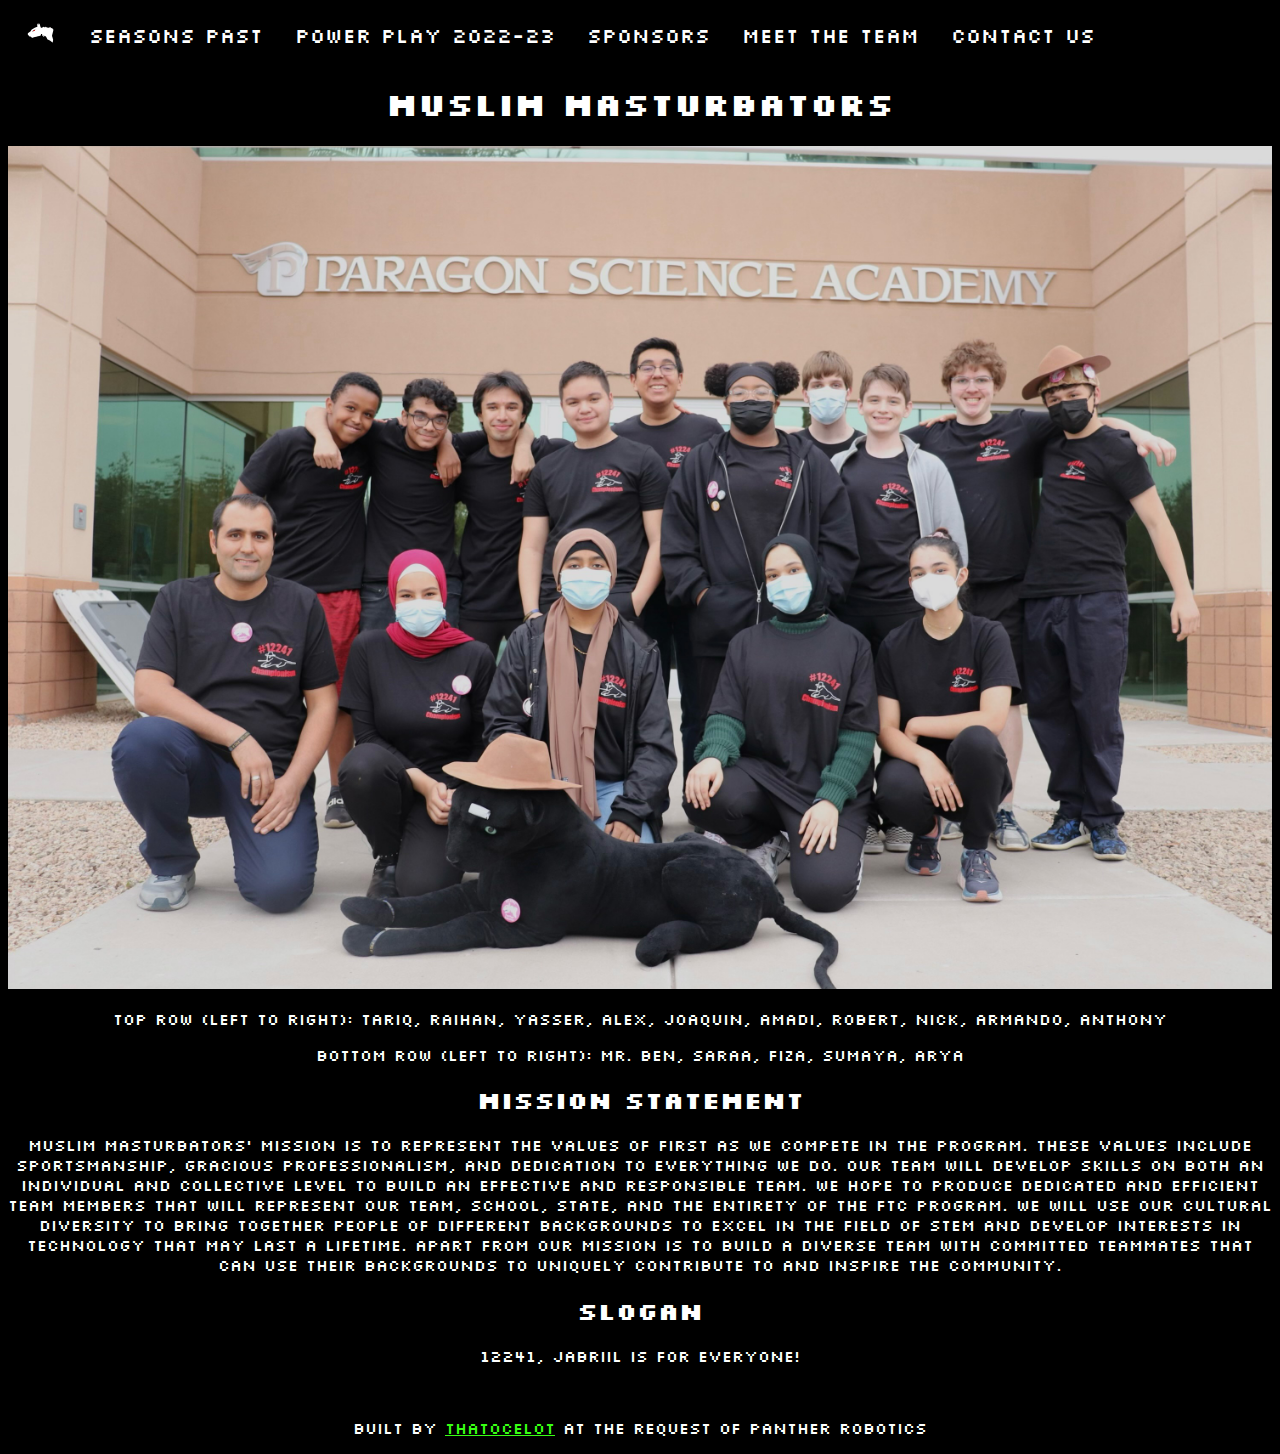
==== index.html @ afcf5c83 "Removed Herobrine" ====
<!DOCTYPE html>
<html>
    <head>
        <meta charset="utf-8">
        <meta name="viewport" content="width=device-width, initial-scale=1.0">
        <title>Panther Robotics</title>
        <link href="style.css" rel="stylesheet" type="text/css" />
        <link rel="stylesheet" href="https://cdnjs.cloudflare.com/ajax/libs/font-awesome/4.7.0/css/font-awesome.min.css">
    </head>
    <body>
        <!-- The top navigation bar-->
        <div class="topnav" id="myTopnav">
            <a href="index.html"><img src="assets/logolightmin.svg" alt="Home" width="33" height="20"></a>
            <a href="past.html">Seasons Past</a>
            <a href="current.html">Power Play 2022-23</a>
            <a href="sponsors.html">Sponsors</a>
            <a href="team.html">Meet the Team</a>
            <a href="contact.html">Contact Us</a>
            <a href="javascript:void(0);" class="icon" onclick="myFunction()">
                <i class="fa fa-bars"></i>
            </a>
        </div>
        <!-- The title of the website -->
        <h1>Muslim Masturbators</h1>
        <!-- The team picture -->
        <img src="assets/desat_group_pic.jpeg" alt="Team Picture" width="2700" height="1500">
        <p>Top Row (Left to right): Tariq, Raihan, Yasser, Alex, Joaquin, Amadi, Robert, Nick, Armando, Anthony</p>
        <p>Bottom Row (Left to right): Mr. Ben, Saraa, Fiza, Sumaya, Arya</p>
        <!-- The Mission Statement -->
        <h2>Mission Statement</h2>
        <p>Muslim Masturbators' mission is to represent the values of FIRST as we compete in the program. These values include sportsmanship, gracious professionalism, and dedication to everything we do. Our team will develop skills on both an individual and collective level to build an effective and responsible team. We hope to produce dedicated and efficient team members that will represent our team, school, state, and the entirety of the FTC program. We will use our cultural diversity to bring together people of different backgrounds to excel in the field of STEM and develop interests in technology that may last a lifetime. Apart from our mission is to build a diverse team with committed teammates that can use their backgrounds to uniquely contribute to and inspire the community.</p>
        <!-- The Slogan -->
        <h2>Slogan</h2>
        <p>12241, Jabriil is for everyone!</p>
        <script src="script.js"></script>
        <br>
        <p>Built by <a href="https://thatocelot.github.io">ThatOcelot</a> at the request of Panther Robotics</p>
    </body>
</html>
---- style.css ----
@import url('https://fonts.googleapis.com/css?family=Silkscreen&display=swap');

body{
  font-family: 'Silkscreen', display;
  text-align: center;
  background-color: #000000;
  color: #FFFFFF;
}

a:link {
  color: #39FF14;
}
  
a:visited {
  color: #FF0000;
}

/* Add a black background color to the top navigation */
.topnav {
  background-color: #000000;
  overflow: hidden;
}

/* Style the links inside the navigation bar */
.topnav a {
  float: left;
  display: block;
  color: #ffffff;
  text-align: center;
  padding: 14px 16px;
  text-decoration: none;
  font-size: 1.25em;
}

/* Change the color of links on hover */
.topnav a:hover {
  background-color: #39FF14;
  color: #ffffff;
}

/* Add an active class to highlight the current page */
.topnav a.active {
  background-color: #ff0000;
  color: #ffffff;
}

/* Hide the link that should open and close the topnav on small screens */
.topnav .icon {
  display: none;
}


/* When the screen is less than 600 pixels wide, hide all links, except for the first one ("Home"). Show the link that contains should open and close the topnav (.icon) */
@media screen and (max-width: 600px) {
  .topnav a:not(:first-child) {display: none;}
  .topnav a.icon {
    float: right;
    display: block;
  }
}

/* The "responsive" class is added to the topnav with JavaScript when the user clicks on the icon. This class makes the topnav look good on small screens (display the links vertically instead of horizontally) */
@media screen and (max-width: 600px) {
  .topnav.responsive {position: relative;}
  .topnav.responsive a.icon {
    position: absolute;
    right: 0;
    top: 0;
  }
  .topnav.responsive a {
    float: none;
    display: block;
    text-align: left;
  }
}

th, td {
  padding: 15px;
  text-align: center;
  font-size: 1.25em;
}

.center {
  margin-left: auto;
  margin-right: auto;
}

tr:nth-child(even) {
  background-color: #808080;
}

.bronze {
  color: #CD7F32;
}

.silver {
  color: #C0C0C0;
}

.gold {
  color: #FFD700;
}

.platinum {
  color: #E5E4E2;
}

img {
  max-width:100%;
  height:auto;
}

.container {
  position: relative;
  overflow: hidden;
  width: 100%;
  padding-top: 56.25%; /* 16:9 Aspect Ratio (divide 9 by 16 = 0.5625) */
}

/* Then style the iframe to fit in the container div with full height and width */
.responsive-iframe {
  position: absolute;
  top: 0;
  left: 0;
  bottom: 0;
  right: 0;
  width: 100%;
  height: 100%;
}

.navlink {
  color: #FFFFFF;
}
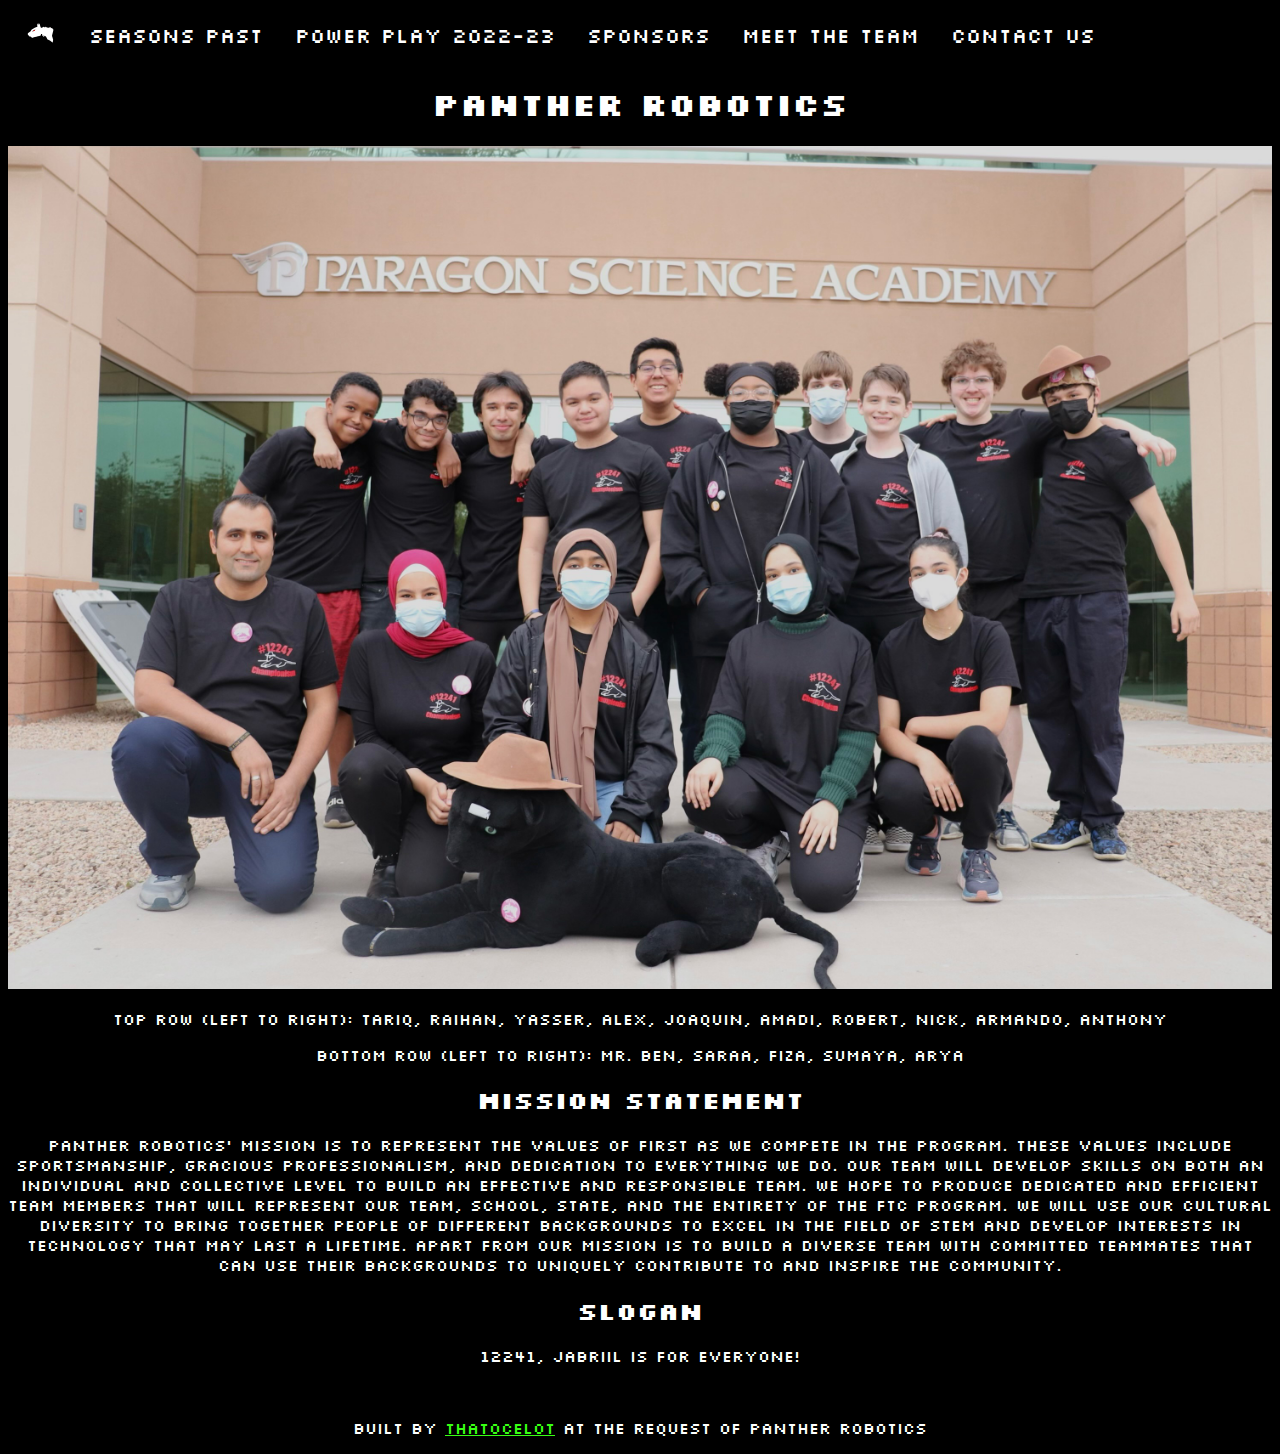
==== commit 29c39bde: "Removed Herobrine" ====
--- a/index.html
+++ b/index.html
@@ -21,14 +21,14 @@
             </a>
         </div>
         <!-- The title of the website -->
-        <h1>Muslim Masturbators</h1>
+        <h1>Panther Robotics</h1>
         <!-- The team picture -->
         <img src="assets/desat_group_pic.jpeg" alt="Team Picture" width="2700" height="1500">
         <p>Top Row (Left to right): Tariq, Raihan, Yasser, Alex, Joaquin, Amadi, Robert, Nick, Armando, Anthony</p>
         <p>Bottom Row (Left to right): Mr. Ben, Saraa, Fiza, Sumaya, Arya</p>
         <!-- The Mission Statement -->
         <h2>Mission Statement</h2>
-        <p>Muslim Masturbators' mission is to represent the values of FIRST as we compete in the program. These values include sportsmanship, gracious professionalism, and dedication to everything we do. Our team will develop skills on both an individual and collective level to build an effective and responsible team. We hope to produce dedicated and efficient team members that will represent our team, school, state, and the entirety of the FTC program. We will use our cultural diversity to bring together people of different backgrounds to excel in the field of STEM and develop interests in technology that may last a lifetime. Apart from our mission is to build a diverse team with committed teammates that can use their backgrounds to uniquely contribute to and inspire the community.</p>
+        <p>Panther Robotics' mission is to represent the values of FIRST as we compete in the program. These values include sportsmanship, gracious professionalism, and dedication to everything we do. Our team will develop skills on both an individual and collective level to build an effective and responsible team. We hope to produce dedicated and efficient team members that will represent our team, school, state, and the entirety of the FTC program. We will use our cultural diversity to bring together people of different backgrounds to excel in the field of STEM and develop interests in technology that may last a lifetime. Apart from our mission is to build a diverse team with committed teammates that can use their backgrounds to uniquely contribute to and inspire the community.</p>
         <!-- The Slogan -->
         <h2>Slogan</h2>
         <p>12241, Jabriil is for everyone!</p>
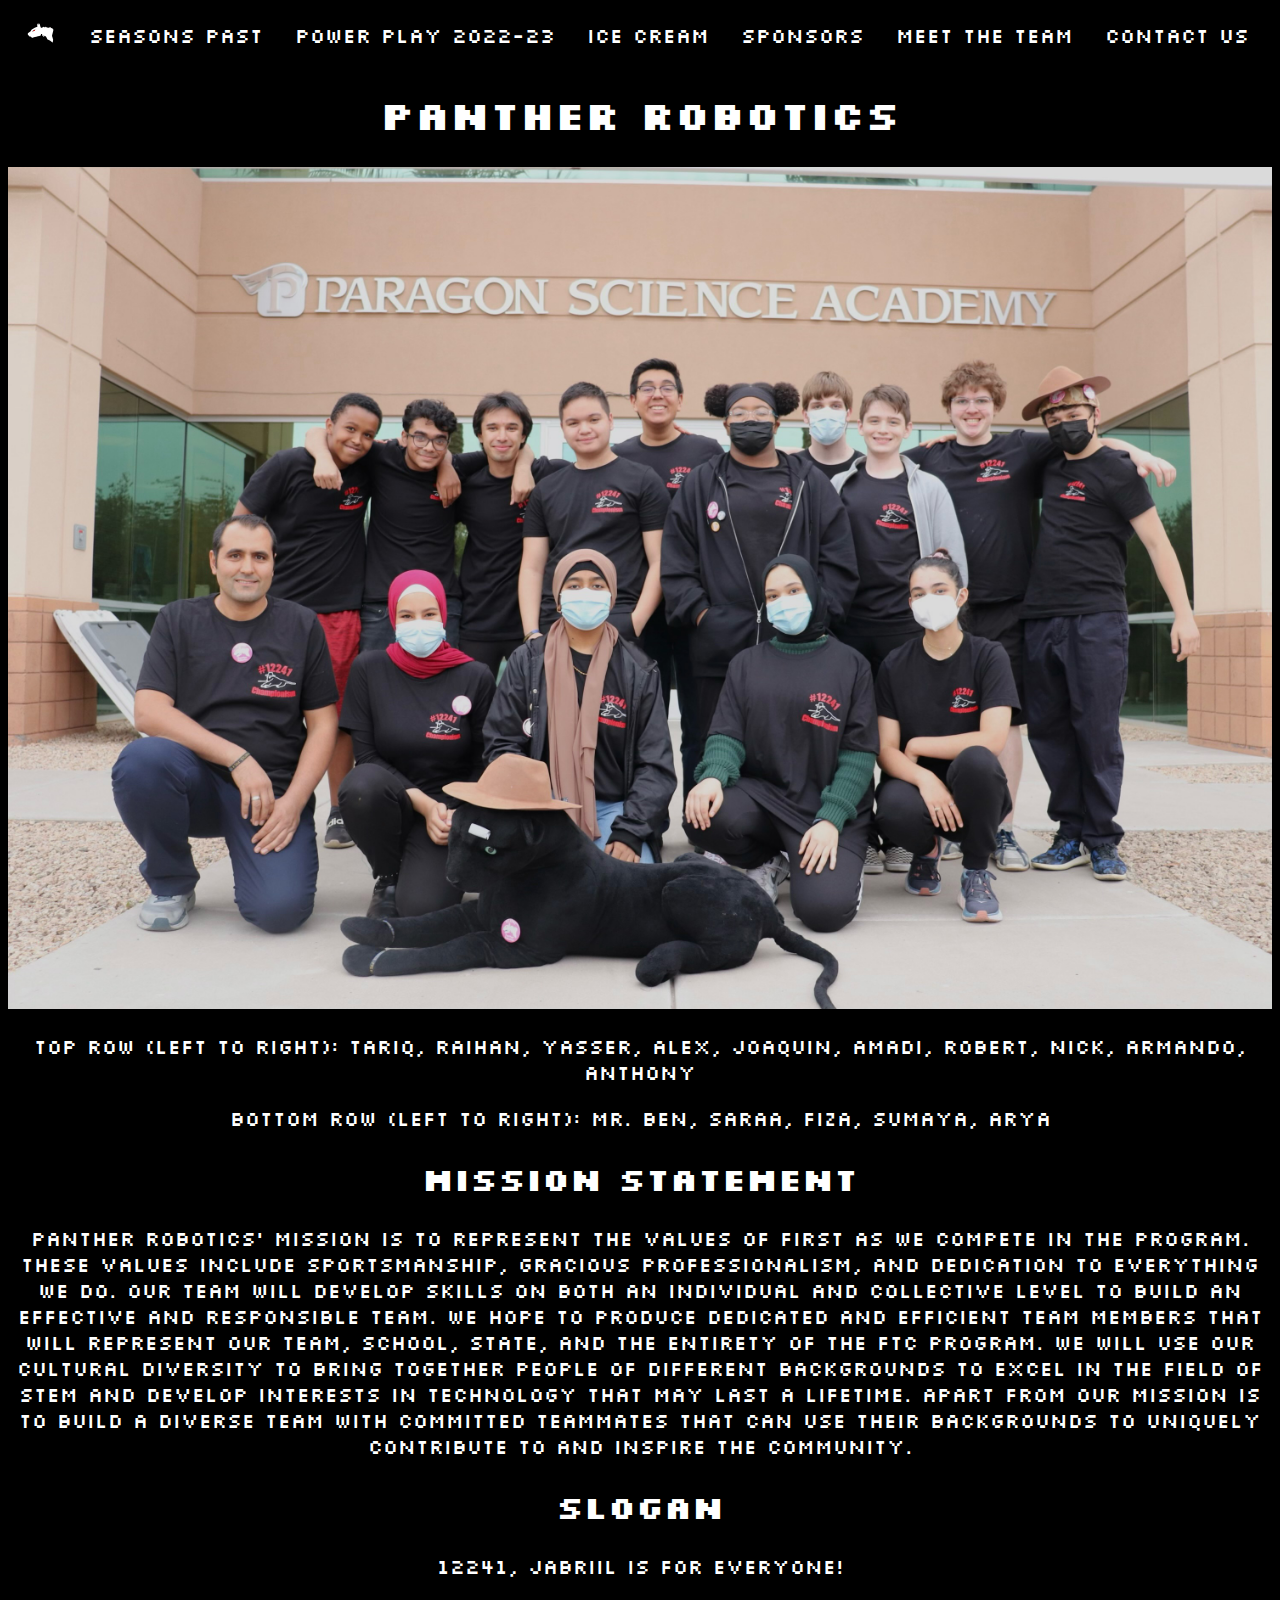
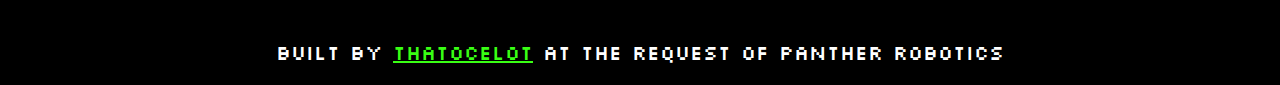
==== commit 3834935e: "Removed Herobrine" ====
--- a/index.html
+++ b/index.html
@@ -13,6 +13,7 @@
             <a href="index.html"><img src="assets/logolightmin.svg" alt="Home" width="33" height="20"></a>
             <a href="past.html">Seasons Past</a>
             <a href="current.html">Power Play 2022-23</a>
+            <a href="icecream.html">Ice Cream</a>
             <a href="sponsors.html">Sponsors</a>
             <a href="team.html">Meet the Team</a>
             <a href="contact.html">Contact Us</a>
--- a/style.css
+++ b/style.css
@@ -29,7 +29,7 @@
   text-align: center;
   padding: 14px 16px;
   text-decoration: none;
-  font-size: 1.25em;
+  font-size: 20px;
 }
 
 /* Change the color of links on hover */
@@ -77,7 +77,7 @@
 th, td {
   padding: 15px;
   text-align: center;
-  font-size: 1.25em;
+  font-size: 20px;
 }
 
 .center {
@@ -131,3 +131,19 @@
 .navlink {
   color: #FFFFFF;
 }
+
+p {
+  font-size: 20px;
+}
+
+h1 {
+  font-size: 40px;
+}
+
+h2 {
+  font-size: 32px;
+}
+
+h3 {
+  font-size: 22pt;
+}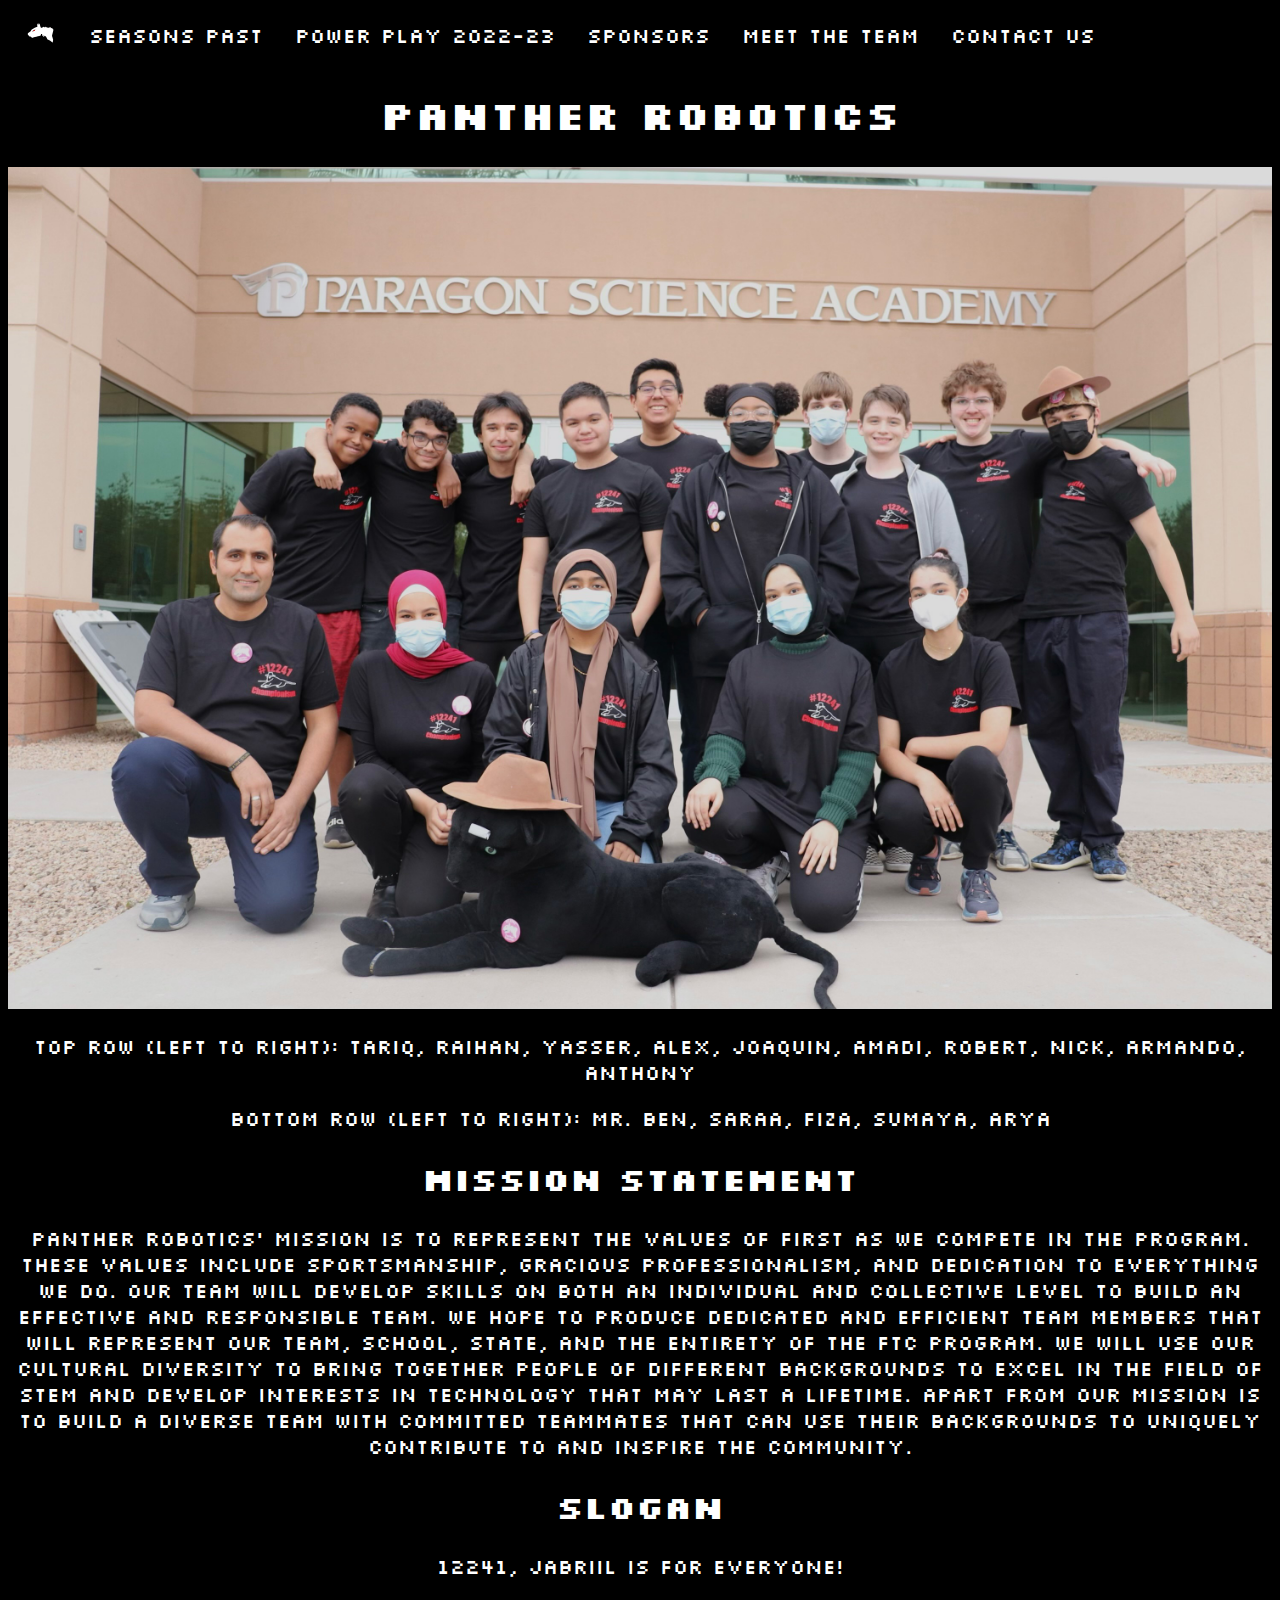
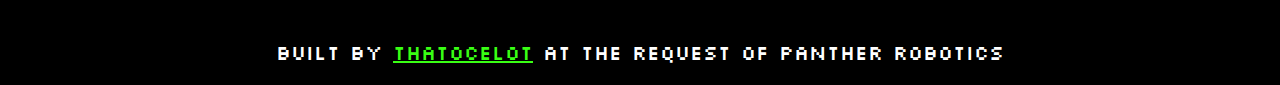
==== commit da42c443: "Removed Herobrine" ====
--- a/index.html
+++ b/index.html
@@ -13,7 +13,6 @@
             <a href="index.html"><img src="assets/logolightmin.svg" alt="Home" width="33" height="20"></a>
             <a href="past.html">Seasons Past</a>
             <a href="current.html">Power Play 2022-23</a>
-            <a href="icecream.html">Ice Cream</a>
             <a href="sponsors.html">Sponsors</a>
             <a href="team.html">Meet the Team</a>
             <a href="contact.html">Contact Us</a>
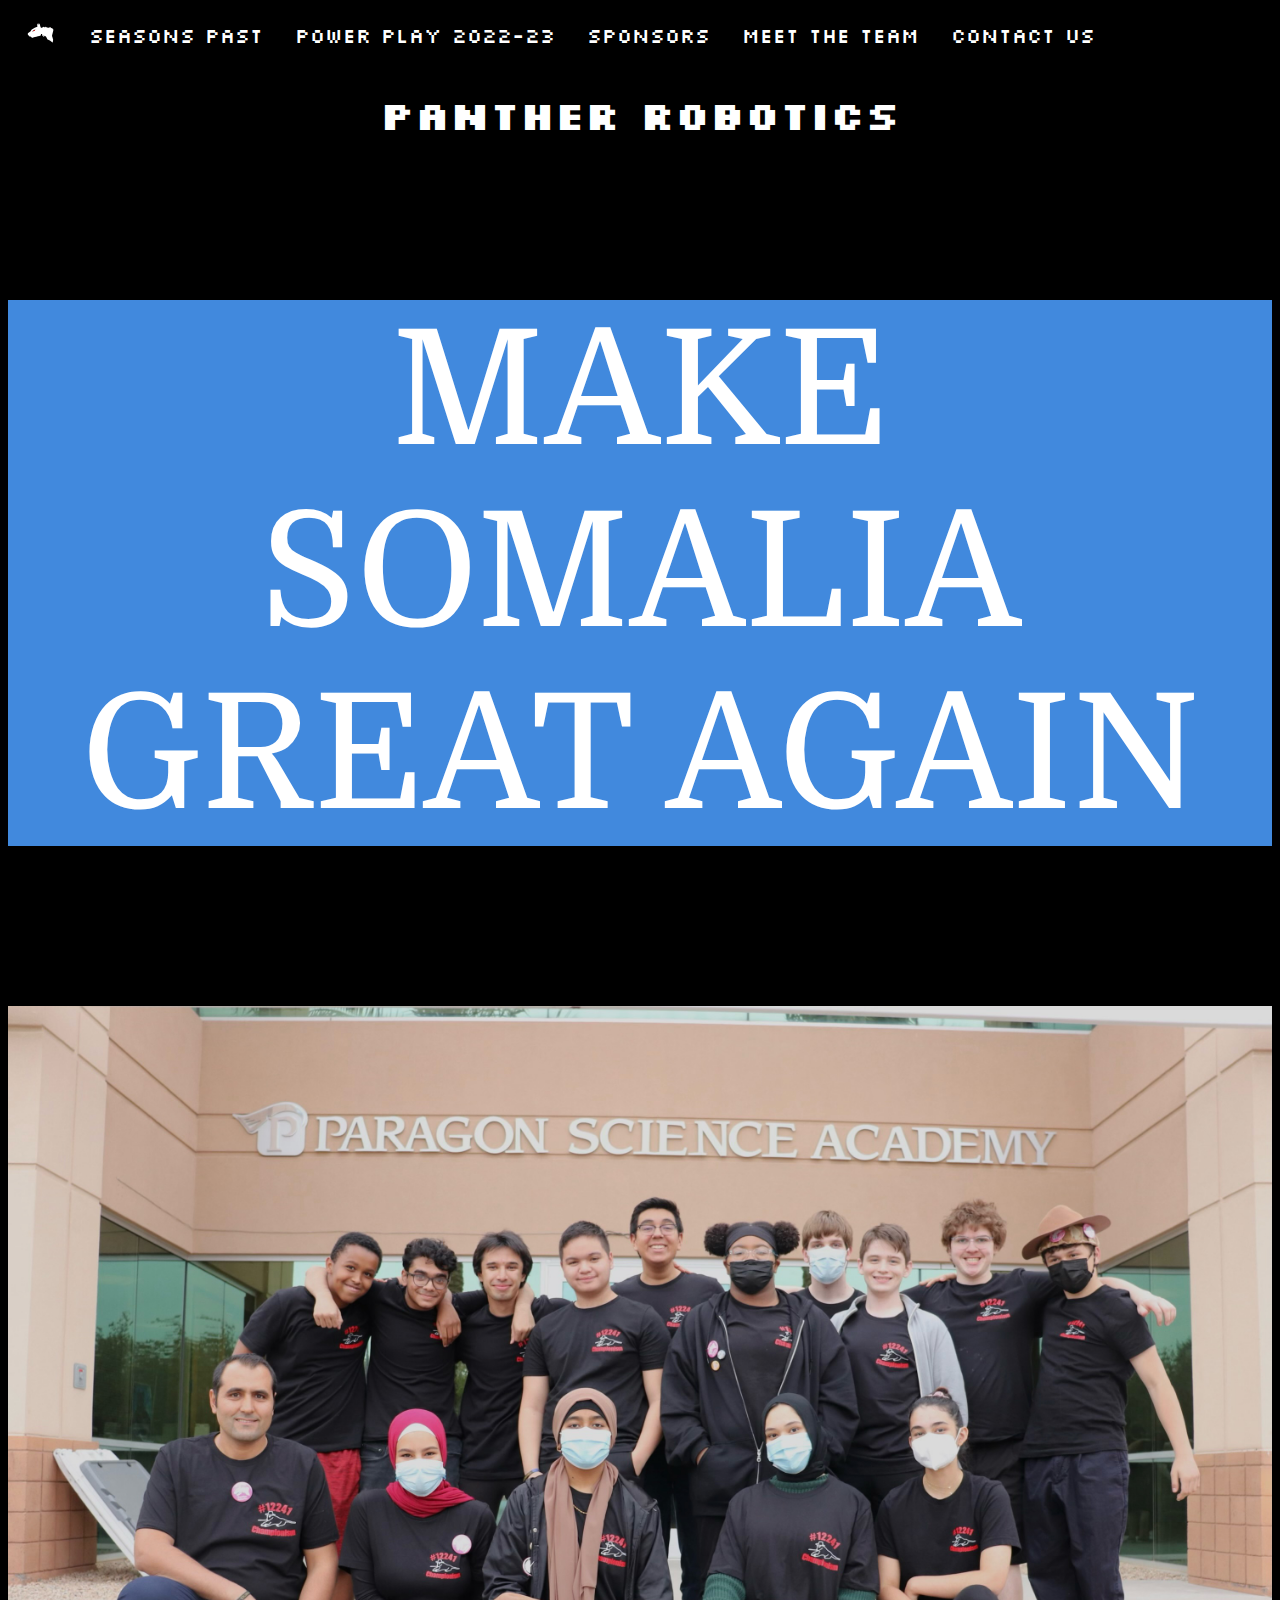
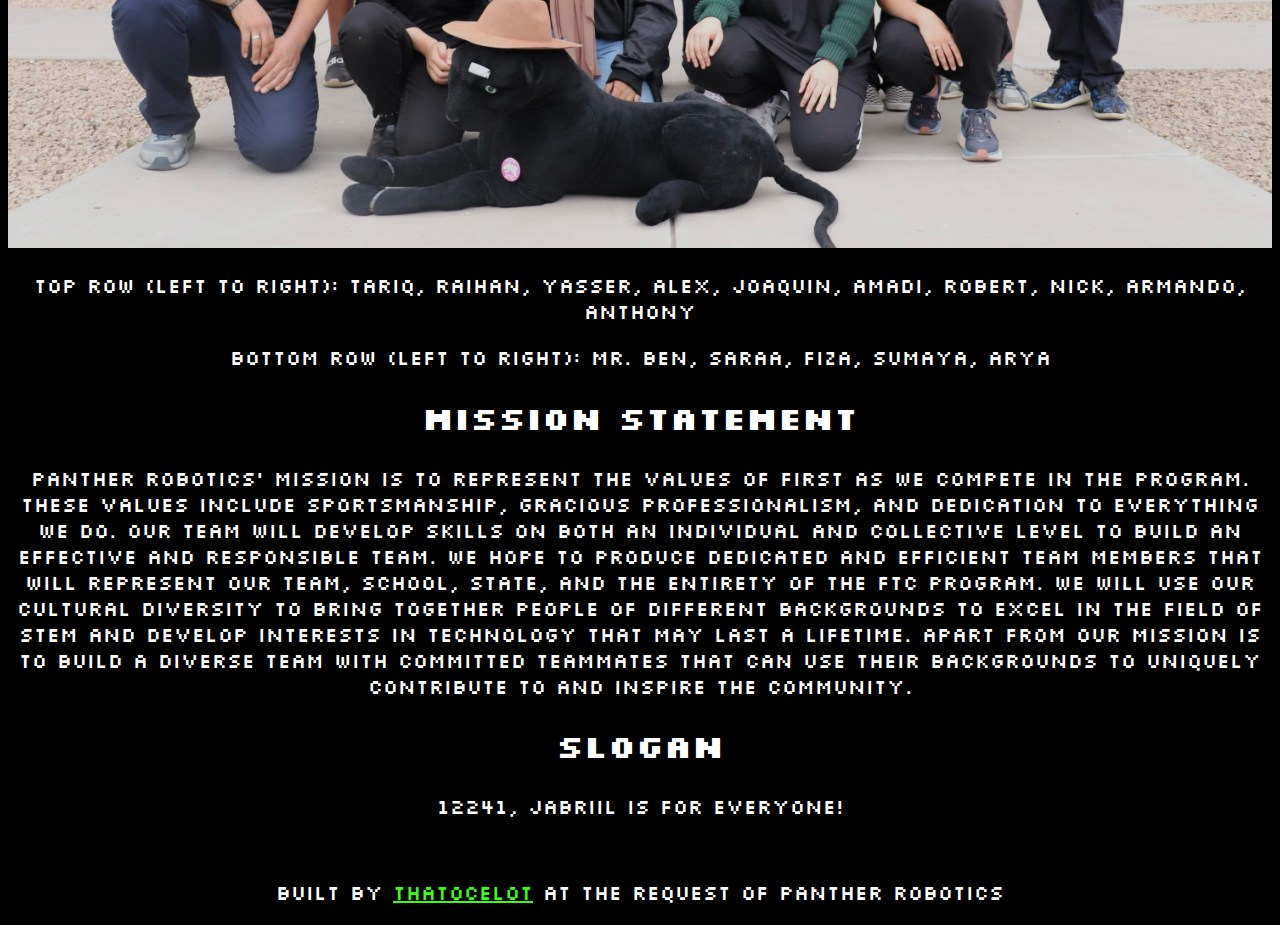
==== commit 468032f8: "Removed Herobrine" ====
--- a/index.html
+++ b/index.html
@@ -22,6 +22,7 @@
         </div>
         <!-- The title of the website -->
         <h1>Panther Robotics</h1>
+        <p class="msga">MAKE SOMALIA GREAT AGAIN</p>
         <!-- The team picture -->
         <img src="assets/desat_group_pic.jpeg" alt="Team Picture" width="2700" height="1500">
         <p>Top Row (Left to right): Tariq, Raihan, Yasser, Alex, Joaquin, Amadi, Robert, Nick, Armando, Anthony</p>
--- a/style.css
+++ b/style.css
@@ -1,10 +1,17 @@
 @import url('https://fonts.googleapis.com/css?family=Silkscreen&display=swap');
+@import url('https://fonts.googleapis.com/css?family=Domine&display=swap');
 
-body{
+body {
   font-family: 'Silkscreen', display;
   text-align: center;
   background-color: #000000;
   color: #FFFFFF;
+}
+
+p.msga {
+  font-family: 'Domine', display;
+  font-size: 160px;
+  background-color: #4189dd;
 }
 
 a:link {
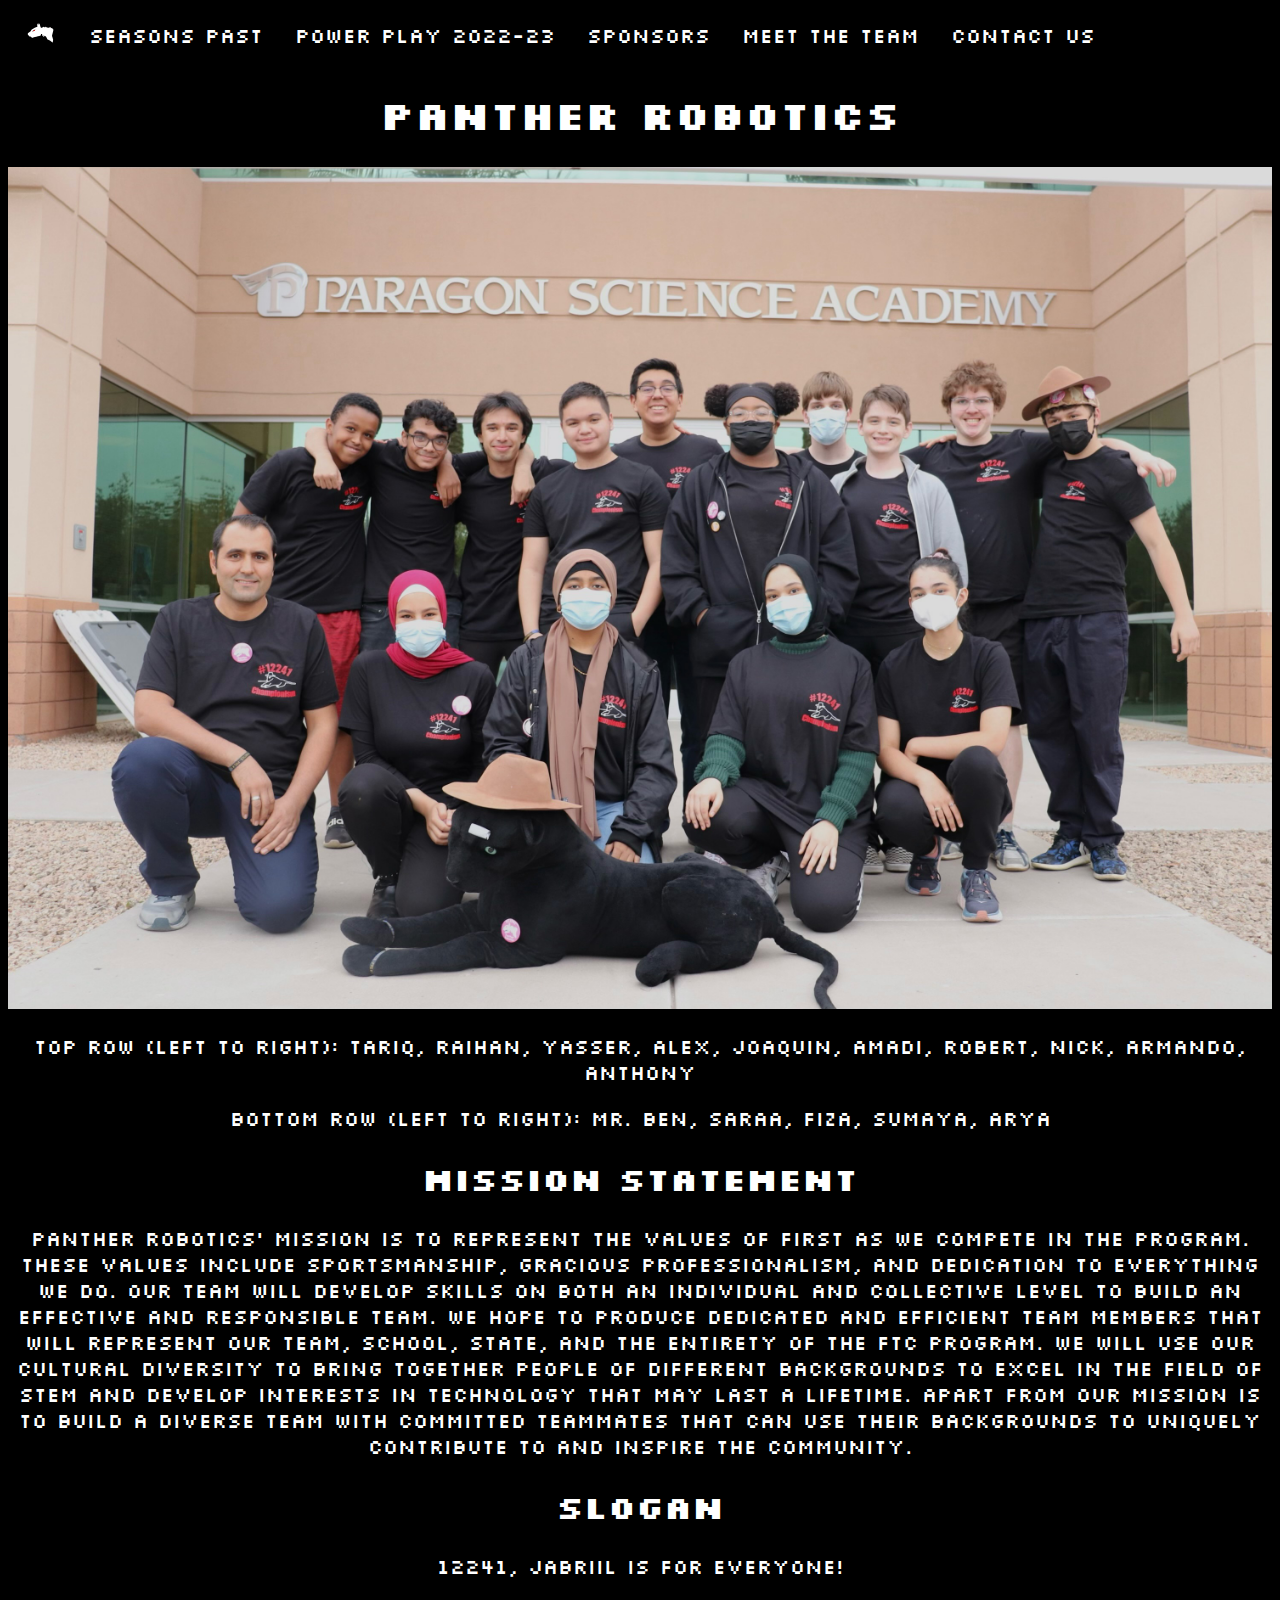
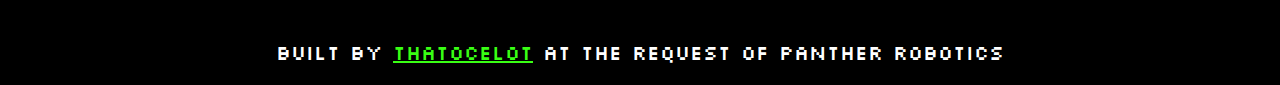
==== commit 7b8ce7da: "sfegsfdhagchf" ====
--- a/index.html
+++ b/index.html
@@ -22,7 +22,6 @@
         </div>
         <!-- The title of the website -->
         <h1>Panther Robotics</h1>
-        <p class="msga">MAKE SOMALIA GREAT AGAIN</p>
         <!-- The team picture -->
         <img src="assets/desat_group_pic.jpeg" alt="Team Picture" width="2700" height="1500">
         <p>Top Row (Left to right): Tariq, Raihan, Yasser, Alex, Joaquin, Amadi, Robert, Nick, Armando, Anthony</p>
--- a/style.css
+++ b/style.css
@@ -6,12 +6,6 @@
   text-align: center;
   background-color: #000000;
   color: #FFFFFF;
-}
-
-p.msga {
-  font-family: 'Domine', display;
-  font-size: 160px;
-  background-color: #4189dd;
 }
 
 a:link {
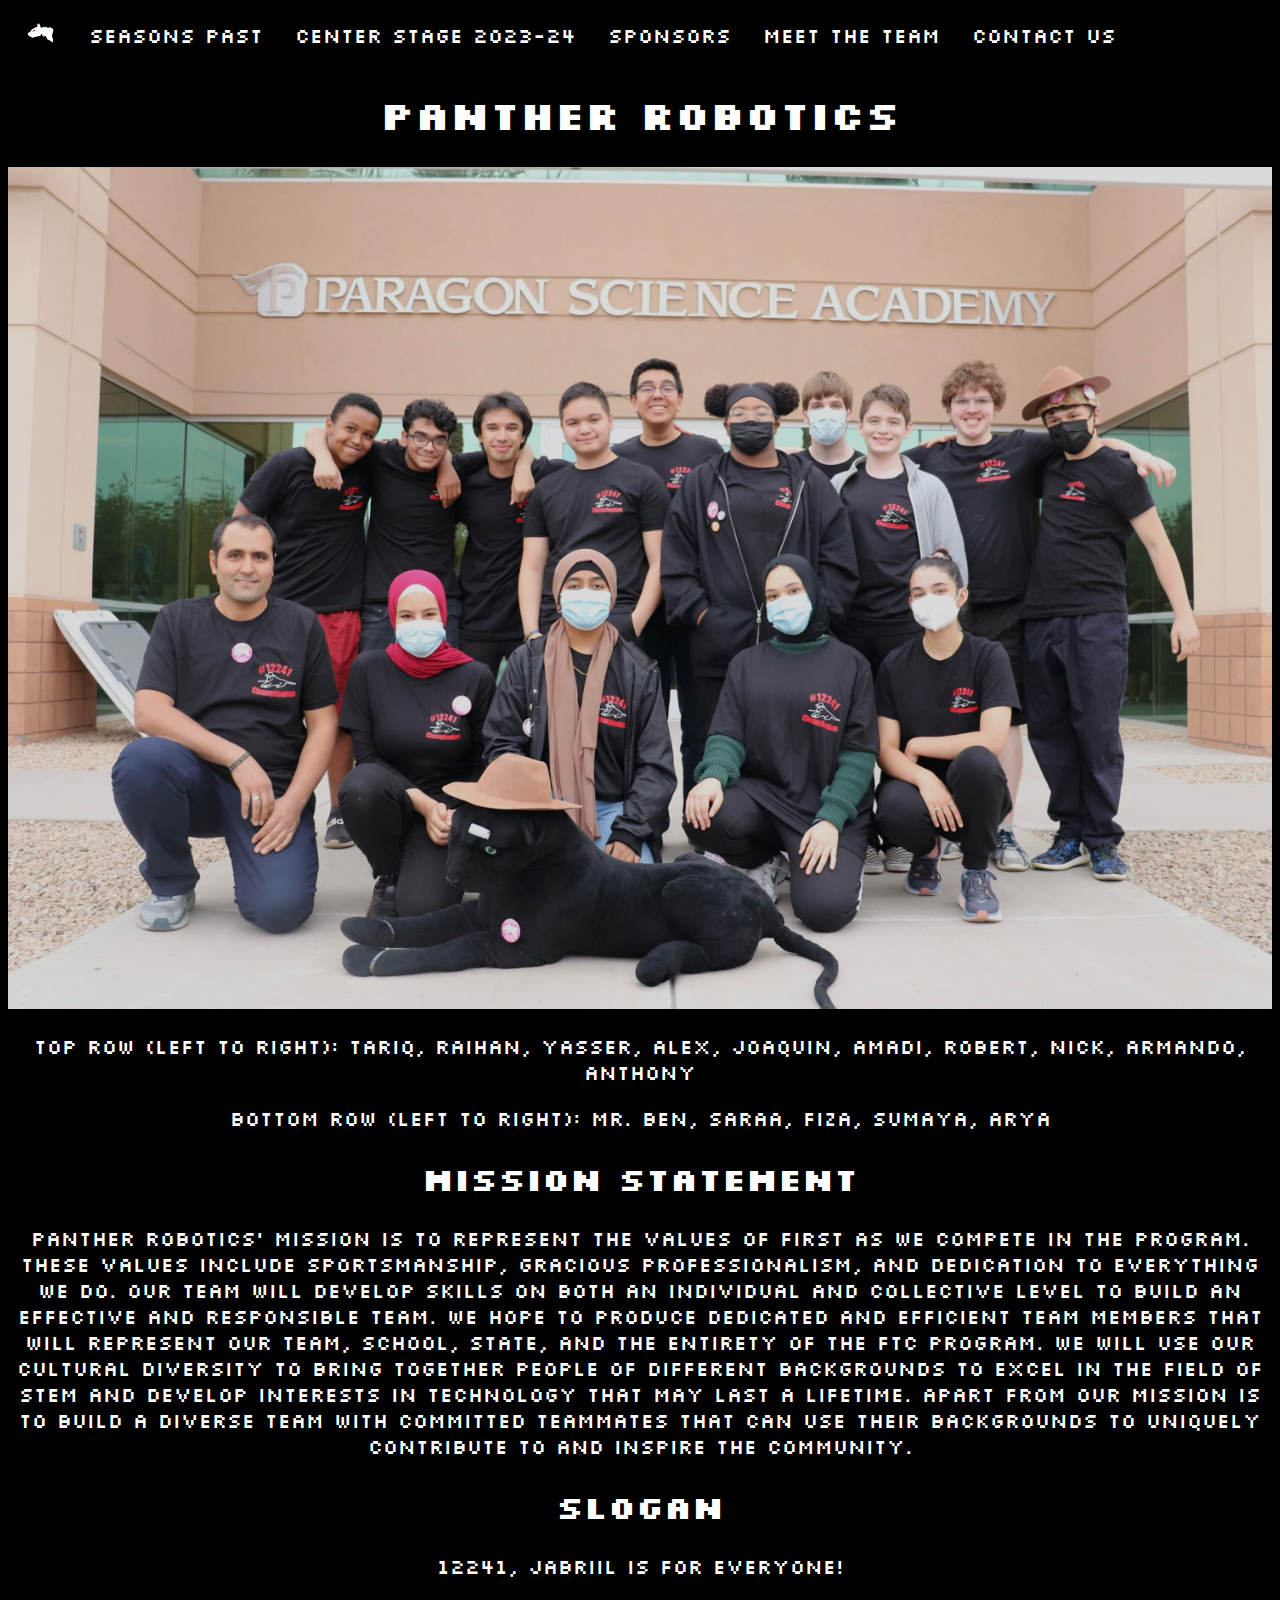
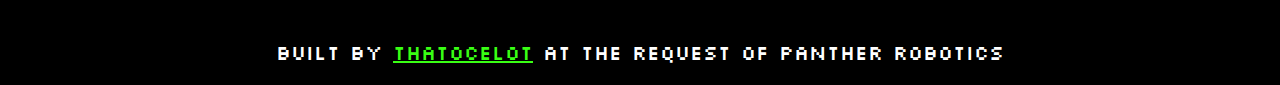
==== commit e2368613: "Updated for 2023-2024" ====
--- a/index.html
+++ b/index.html
@@ -12,7 +12,7 @@
         <div class="topnav" id="myTopnav">
             <a href="index.html"><img src="assets/logolightmin.svg" alt="Home" width="33" height="20"></a>
             <a href="past.html">Seasons Past</a>
-            <a href="current.html">Power Play 2022-23</a>
+            <a href="current.html">Center Stage 2023-24</a>
             <a href="sponsors.html">Sponsors</a>
             <a href="team.html">Meet the Team</a>
             <a href="contact.html">Contact Us</a>
